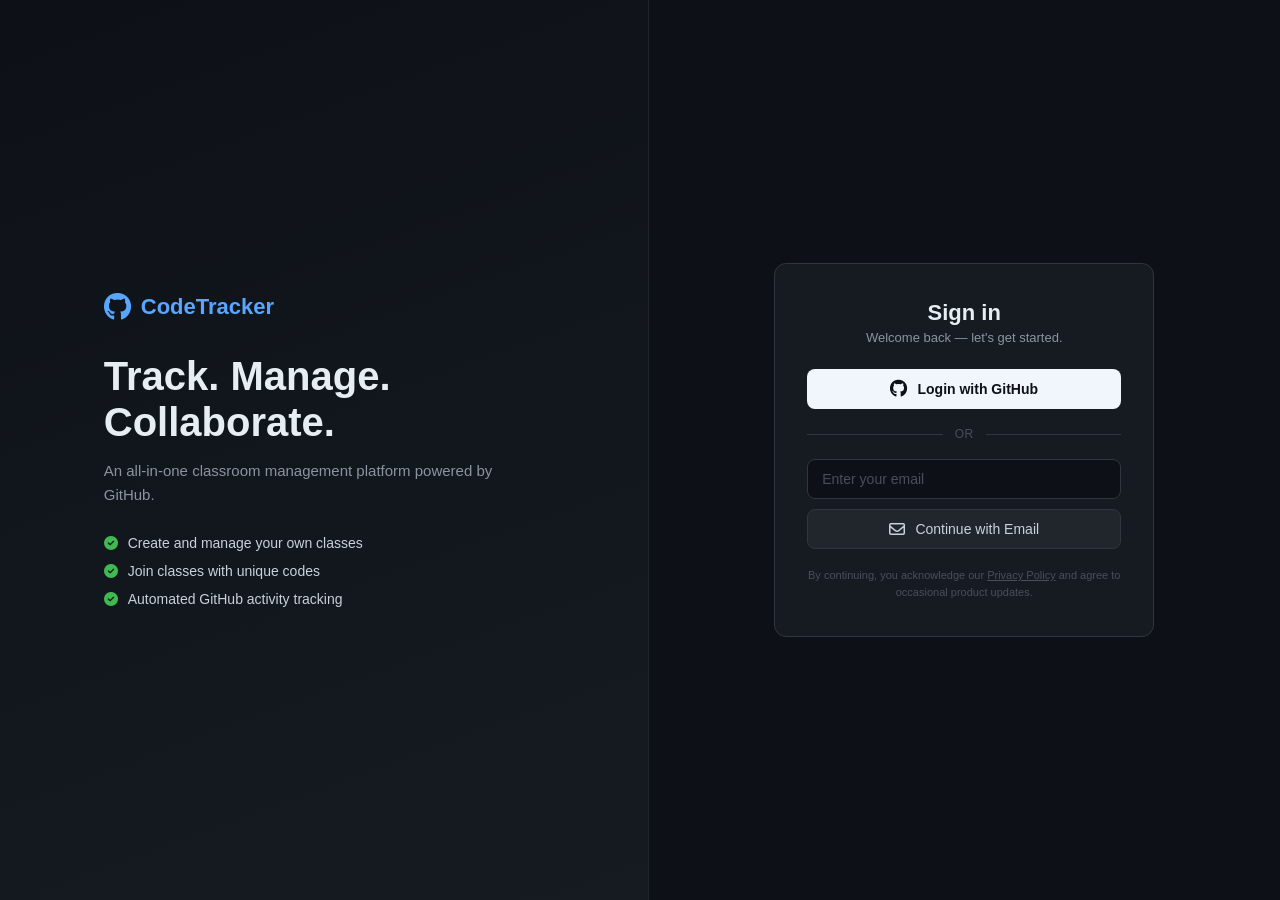
==== index.html @ 96831d0b "refactor: stop the 404 and explicitly setting favicon" ====
<!DOCTYPE html>
<html lang="en">
<head>
  <meta charset="UTF-8">
  <meta name="viewport" content="width=device-width, initial-scale=1.0">
  <title>CodeTracker — Sign In</title>
  <link rel="icon" type="image/png" href="/frontend/asset/git.png">
  <link rel="stylesheet" href="frontend/css/style.css">
  <link rel="stylesheet" href="https://cdnjs.cloudflare.com/ajax/libs/font-awesome/6.5.0/css/all.min.css">
</head>
<body>
  <div class="login-page">
    <!-- Left panel — branding -->
    <div class="brand-panel">
      <div class="brand-inner">
        <div class="brand-logo">
          <i class="fab fa-github"></i>
          <span>CodeTracker</span>
        </div>
        <h1 class="brand-heading">Track. Manage.<br>Collaborate.</h1>
        <p class="brand-sub">An all-in-one classroom management platform powered by GitHub.</p>
        <ul class="feature-list">
          <li><i class="fa-solid fa-circle-check"></i> Create and manage your own classes</li>
          <li><i class="fa-solid fa-circle-check"></i> Join classes with unique codes</li>
          <li><i class="fa-solid fa-circle-check"></i> Automated GitHub activity tracking</li>
        </ul>
      </div>
    </div>

    <!-- Right panel — sign-in form -->
    <div class="login-container">
      <div class="login-box">
        <h2>Sign in</h2>
        <p class="login-sub">Welcome back — let's get started.</p>

        <button id="githubLogin" class="github-btn">
          <i class="fab fa-github"></i> Login with GitHub
        </button>

        <div class="divider"><span>or</span></div>

        <input type="email" class="email-input" placeholder="Enter your email">
        <button id="emailbLogin" class="email-btn">
          <i class="fa-regular fa-envelope"></i> Continue with Email
        </button>

        <p class="below">By continuing, you acknowledge our <span class="underline">Privacy Policy</span> and agree to occasional product updates.</p>
      </div>
    </div>
  </div>
  <script src="frontend/script/api-client.js"></script>
  <script src="frontend/script/script.js"></script>
</body>
</html>
---- frontend/css/style.css ----
/* ── Reset & Base ────────────────────────────────────────────────── */
*, *::before, *::after { box-sizing: border-box; margin: 0; padding: 0; }

body {
  font-family: -apple-system, BlinkMacSystemFont, 'Segoe UI', Roboto, Oxygen, Ubuntu, Cantarell, sans-serif;
  background: #0d1117;
  color: #c9d1d9;
  min-height: 100vh;
}

/* ── Page layout — two-panel split ───────────────────────────────── */
.login-page {
  display: flex;
  min-height: 100vh;
}

/* ── Left brand panel ────────────────────────────────────────────── */
.brand-panel {
  flex: 1;
  background: linear-gradient(160deg, #0d1117 0%, #161b22 100%);
  display: flex;
  align-items: center;
  justify-content: center;
  padding: 48px 40px;
  border-right: 1px solid #21262d;
}

.brand-inner { max-width: 440px; }

.brand-logo {
  display: flex;
  align-items: center;
  gap: 10px;
  font-size: 22px;
  font-weight: 700;
  color: #58a6ff;
  margin-bottom: 32px;
}

.brand-logo i { font-size: 28px; }

.brand-heading {
  font-size: 40px;
  font-weight: 800;
  line-height: 1.15;
  color: #e6edf3;
  margin-bottom: 14px;
}

.brand-sub {
  font-size: 15px;
  color: #8b949e;
  line-height: 1.6;
  margin-bottom: 28px;
}

.feature-list {
  list-style: none;
  display: flex;
  flex-direction: column;
  gap: 12px;
}

.feature-list li {
  display: flex;
  align-items: center;
  gap: 10px;
  font-size: 14px;
  color: #c9d1d9;
}

.feature-list i { color: #3fb950; font-size: 14px; flex-shrink: 0; }

/* ── Right login panel ───────────────────────────────────────────── */
.login-container {
  flex: 1;
  display: flex;
  align-items: center;
  justify-content: center;
  padding: 48px 32px;
}

.login-box {
  width: 100%;
  max-width: 380px;
  background: #161b22;
  border: 1px solid #30363d;
  border-radius: 12px;
  padding: 36px 32px;
  text-align: center;
}

.login-box h2 {
  font-size: 22px;
  font-weight: 700;
  color: #e6edf3;
  margin-bottom: 4px;
}

.login-sub {
  font-size: 13px;
  color: #8b949e;
  margin-bottom: 24px;
}

/* ── Buttons ─────────────────────────────────────────────────────── */
.github-btn {
  display: flex;
  align-items: center;
  justify-content: center;
  gap: 10px;
  width: 100%;
  padding: 11px 16px;
  background: #f0f6fc;
  color: #0d1117;
  border: none;
  border-radius: 8px;
  font-size: 14px;
  font-weight: 600;
  cursor: pointer;
  transition: background 0.2s;
}
.github-btn i { font-size: 18px; }
.github-btn:hover { background: #d1d9e0; }

.divider {
  display: flex;
  align-items: center;
  gap: 12px;
  margin: 18px 0;
  color: #484f58;
  font-size: 12px;
  text-transform: uppercase;
  letter-spacing: 0.5px;
}
.divider::before,
.divider::after {
  content: '';
  flex: 1;
  height: 1px;
  background: #30363d;
}

.email-input {
  width: 100%;
  padding: 11px 14px;
  background: #0d1117;
  color: #c9d1d9;
  border: 1px solid #30363d;
  border-radius: 8px;
  font-size: 14px;
  margin-bottom: 10px;
  transition: border-color 0.2s;
}
.email-input::placeholder { color: #484f58; }
.email-input:focus { outline: none; border-color: #58a6ff; }

.email-btn {
  display: flex;
  align-items: center;
  justify-content: center;
  gap: 10px;
  width: 100%;
  padding: 11px 16px;
  background: #21262d;
  color: #c9d1d9;
  border: 1px solid #30363d;
  border-radius: 8px;
  font-size: 14px;
  font-weight: 500;
  cursor: pointer;
  transition: background 0.2s, border-color 0.2s;
}
.email-btn i { font-size: 16px; }
.email-btn:hover { background: #30363d; border-color: #484f58; }

.below {
  margin-top: 18px;
  font-size: 11px;
  color: #484f58;
  line-height: 1.5;
}

.underline { text-decoration: underline; cursor: pointer; }

/* ── Responsive ──────────────────────────────────────────────────── */

/* Tablet — stack panels */
@media (max-width: 900px) {
  .login-page { flex-direction: column; }

  .brand-panel {
    border-right: none;
    border-bottom: 1px solid #21262d;
    padding: 36px 24px;
  }

  .brand-inner { max-width: 100%; text-align: center; }

  .brand-heading { font-size: 30px; }

  .feature-list { align-items: center; }

  .login-container { padding: 36px 24px; }
}

/* Small phones */
@media (max-width: 480px) {
  .brand-panel { padding: 28px 20px; }
  .brand-heading { font-size: 24px; }
  .brand-sub { font-size: 13px; }

  .login-box { padding: 28px 20px; }
  .login-box h2 { font-size: 20px; }

  .github-btn, .email-btn, .email-input { font-size: 13px; padding: 10px 14px; }
}
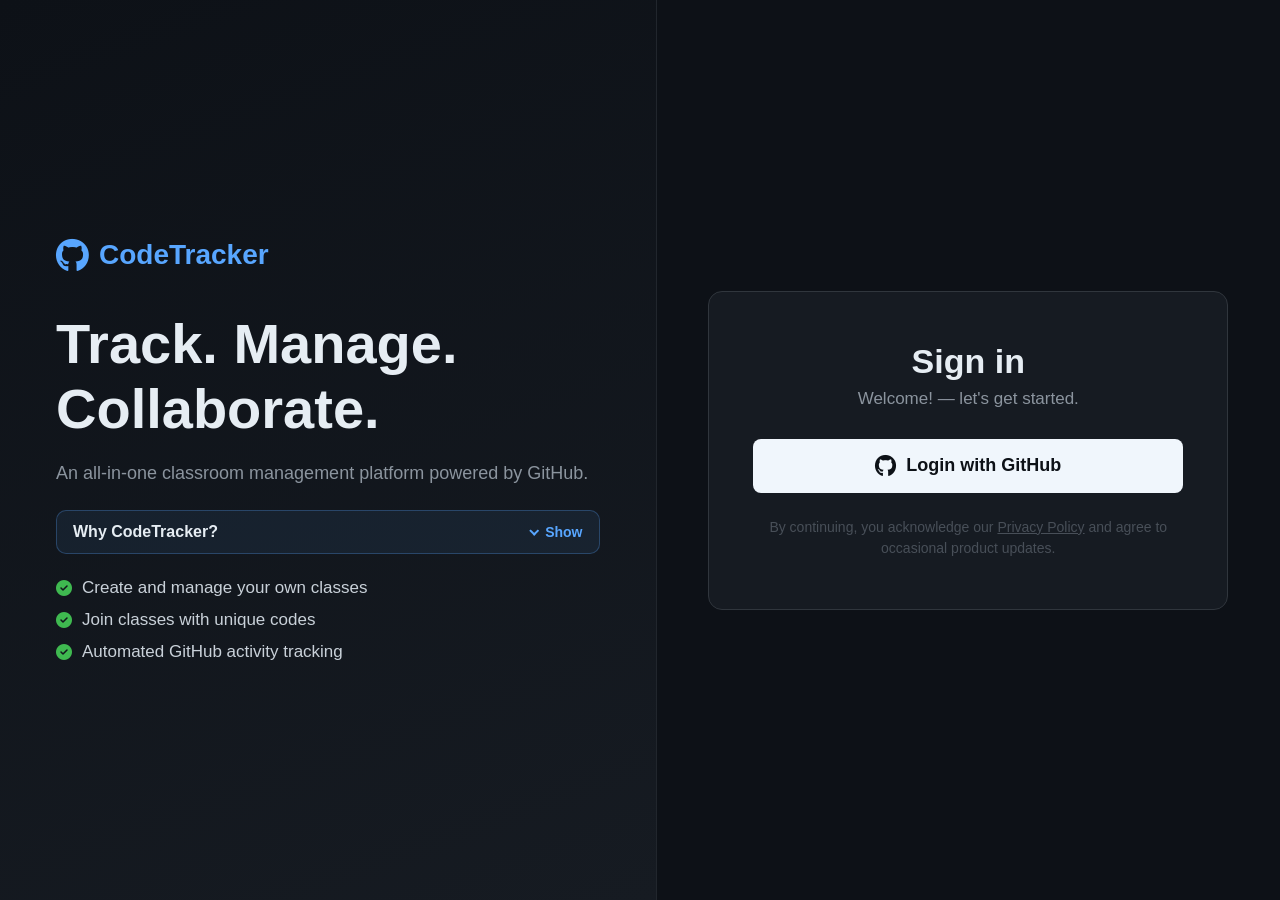
==== commit 7ae8a441: "add Why Codetracker? and remove email option in login page" ====
--- a/index.html
+++ b/index.html
@@ -19,6 +19,22 @@
         </div>
         <h1 class="brand-heading">Track. Manage.<br>Collaborate.</h1>
         <p class="brand-sub">An all-in-one classroom management platform powered by GitHub.</p>
+        <section class="platform-note" id="platformNote" data-expanded="false">
+          <button class="note-toggle" id="platformNoteToggle" type="button" aria-expanded="false" aria-controls="platformNoteBody">
+            <span class="note-title">Why CodeTracker?</span>
+            <span class="note-state" aria-hidden="true"></span>
+          </button>
+          <div class="note-body" id="platformNoteBody" aria-hidden="true">
+            <div class="note-body-inner">
+              <p>
+                This platform encourages students to actively use version control systems, helping them build habits aligned with real-world development practices.
+              </p>
+              <p>
+                By integrating industry-standard tools, the school ensures students gain practical experience that mirrors professional workflows while helping professors and instructors monitor and track project activity more efficiently.
+              </p>
+            </div>
+          </div>
+        </section>
         <ul class="feature-list">
           <li><i class="fa-solid fa-circle-check"></i> Create and manage your own classes</li>
           <li><i class="fa-solid fa-circle-check"></i> Join classes with unique codes</li>
@@ -31,17 +47,10 @@
     <div class="login-container">
       <div class="login-box">
         <h2>Sign in</h2>
-        <p class="login-sub">Welcome back — let's get started.</p>
+        <p class="login-sub">Welcome! — let's get started.</p>
 
         <button id="githubLogin" class="github-btn">
           <i class="fab fa-github"></i> Login with GitHub
-        </button>
-
-        <div class="divider"><span>or</span></div>
-
-        <input type="email" class="email-input" placeholder="Enter your email">
-        <button id="emailbLogin" class="email-btn">
-          <i class="fa-regular fa-envelope"></i> Continue with Email
         </button>
 
         <p class="below">By continuing, you acknowledge our <span class="underline">Privacy Policy</span> and agree to occasional product updates.</p>
--- a/frontend/css/style.css
+++ b/frontend/css/style.css
@@ -6,6 +6,7 @@
   background: #0d1117;
   color: #c9d1d9;
   min-height: 100vh;
+  font-size: 17px;
 }
 
 /* ── Page layout — two-panel split ───────────────────────────────── */
@@ -21,37 +22,139 @@
   display: flex;
   align-items: center;
   justify-content: center;
-  padding: 48px 40px;
+  padding: 64px 56px;
   border-right: 1px solid #21262d;
 }
 
-.brand-inner { max-width: 440px; }
+.brand-inner { max-width: 560px; }
 
 .brand-logo {
   display: flex;
   align-items: center;
   gap: 10px;
-  font-size: 22px;
+  font-size: 28px;
   font-weight: 700;
   color: #58a6ff;
-  margin-bottom: 32px;
-}
-
-.brand-logo i { font-size: 28px; }
+  margin-bottom: 40px;
+}
+
+.brand-logo i { font-size: 34px; }
 
 .brand-heading {
-  font-size: 40px;
+  font-size: 56px;
   font-weight: 800;
   line-height: 1.15;
   color: #e6edf3;
-  margin-bottom: 14px;
+  margin-bottom: 18px;
 }
 
 .brand-sub {
-  font-size: 15px;
+  font-size: 18px;
   color: #8b949e;
   line-height: 1.6;
-  margin-bottom: 28px;
+  margin-bottom: 22px;
+}
+
+.platform-note {
+  background: rgba(88, 166, 255, 0.08);
+  border: 1px solid rgba(88, 166, 255, 0.28);
+  border-radius: 10px;
+  padding: 0;
+  margin-bottom: 24px;
+  overflow: hidden;
+}
+
+.note-toggle {
+  appearance: none;
+  width: 100%;
+  background: transparent;
+  border: 0;
+  list-style: none;
+  cursor: pointer;
+  display: flex;
+  align-items: center;
+  justify-content: space-between;
+  gap: 12px;
+  padding: 12px 16px;
+  user-select: none;
+  text-align: left;
+}
+
+.note-toggle:hover {
+  background: rgba(88, 166, 255, 0.06);
+}
+
+.note-toggle:focus-visible {
+  outline: 2px solid #58a6ff;
+  outline-offset: -2px;
+}
+
+.note-title {
+  font-size: 16px;
+  font-weight: 600;
+  color: #e6edf3;
+}
+
+.note-state::after {
+  content: "Show";
+  font-size: 14px;
+  font-weight: 600;
+  color: #58a6ff;
+}
+
+.note-state {
+  display: inline-flex;
+  align-items: center;
+  gap: 8px;
+}
+
+.note-state::before {
+  content: "";
+  width: 7px;
+  height: 7px;
+  border-right: 2px solid #58a6ff;
+  border-bottom: 2px solid #58a6ff;
+  transform: rotate(45deg) translateY(-1px);
+  transition: transform 0.28s ease;
+}
+
+.platform-note[data-expanded="true"] .note-state::after {
+  content: "Hide";
+}
+
+.platform-note[data-expanded="true"] .note-state::before {
+  transform: rotate(225deg) translateY(-1px);
+}
+
+.note-body {
+  max-height: 0;
+  overflow: hidden;
+  transition: max-height 0.28s ease;
+}
+
+.note-body-inner {
+  overflow: hidden;
+  padding: 0 16px 0;
+  border-top: 1px solid rgba(88, 166, 255, 0.2);
+  opacity: 0;
+  transform: translateY(-4px);
+  transition: opacity 0.2s ease, transform 0.28s ease, padding 0.28s ease;
+}
+
+.platform-note[data-expanded="true"] .note-body-inner {
+  opacity: 1;
+  transform: translateY(0);
+  padding: 0 16px 14px;
+}
+
+.note-body-inner p {
+  font-size: 18px;
+  line-height: 1.65;
+  color: #c9d1d9;
+}
+
+.note-body-inner p + p {
+  margin-top: 10px;
 }
 
 .feature-list {
@@ -65,11 +168,11 @@
   display: flex;
   align-items: center;
   gap: 10px;
-  font-size: 14px;
+  font-size: 17px;
   color: #c9d1d9;
 }
 
-.feature-list i { color: #3fb950; font-size: 14px; flex-shrink: 0; }
+.feature-list i { color: #3fb950; font-size: 16px; flex-shrink: 0; }
 
 /* ── Right login panel ───────────────────────────────────────────── */
 .login-container {
@@ -77,30 +180,30 @@
   display: flex;
   align-items: center;
   justify-content: center;
-  padding: 48px 32px;
+  padding: 64px 40px;
 }
 
 .login-box {
   width: 100%;
-  max-width: 380px;
+  max-width: 520px;
   background: #161b22;
   border: 1px solid #30363d;
-  border-radius: 12px;
-  padding: 36px 32px;
+  border-radius: 14px;
+  padding: 50px 44px;
   text-align: center;
 }
 
 .login-box h2 {
-  font-size: 22px;
+  font-size: 34px;
   font-weight: 700;
   color: #e6edf3;
-  margin-bottom: 4px;
+  margin-bottom: 8px;
 }
 
 .login-sub {
-  font-size: 13px;
+  font-size: 17px;
   color: #8b949e;
-  margin-bottom: 24px;
+  margin-bottom: 30px;
 }
 
 /* ── Buttons ─────────────────────────────────────────────────────── */
@@ -110,73 +213,22 @@
   justify-content: center;
   gap: 10px;
   width: 100%;
-  padding: 11px 16px;
+  padding: 16px 20px;
   background: #f0f6fc;
   color: #0d1117;
   border: none;
   border-radius: 8px;
-  font-size: 14px;
+  font-size: 18px;
   font-weight: 600;
   cursor: pointer;
   transition: background 0.2s;
 }
-.github-btn i { font-size: 18px; }
+.github-btn i { font-size: 22px; }
 .github-btn:hover { background: #d1d9e0; }
 
-.divider {
-  display: flex;
-  align-items: center;
-  gap: 12px;
-  margin: 18px 0;
-  color: #484f58;
-  font-size: 12px;
-  text-transform: uppercase;
-  letter-spacing: 0.5px;
-}
-.divider::before,
-.divider::after {
-  content: '';
-  flex: 1;
-  height: 1px;
-  background: #30363d;
-}
-
-.email-input {
-  width: 100%;
-  padding: 11px 14px;
-  background: #0d1117;
-  color: #c9d1d9;
-  border: 1px solid #30363d;
-  border-radius: 8px;
+.below {
+  margin-top: 24px;
   font-size: 14px;
-  margin-bottom: 10px;
-  transition: border-color 0.2s;
-}
-.email-input::placeholder { color: #484f58; }
-.email-input:focus { outline: none; border-color: #58a6ff; }
-
-.email-btn {
-  display: flex;
-  align-items: center;
-  justify-content: center;
-  gap: 10px;
-  width: 100%;
-  padding: 11px 16px;
-  background: #21262d;
-  color: #c9d1d9;
-  border: 1px solid #30363d;
-  border-radius: 8px;
-  font-size: 14px;
-  font-weight: 500;
-  cursor: pointer;
-  transition: background 0.2s, border-color 0.2s;
-}
-.email-btn i { font-size: 16px; }
-.email-btn:hover { background: #30363d; border-color: #484f58; }
-
-.below {
-  margin-top: 18px;
-  font-size: 11px;
   color: #484f58;
   line-height: 1.5;
 }
@@ -192,26 +244,43 @@
   .brand-panel {
     border-right: none;
     border-bottom: 1px solid #21262d;
-    padding: 36px 24px;
+    padding: 46px 28px;
   }
 
   .brand-inner { max-width: 100%; text-align: center; }
 
-  .brand-heading { font-size: 30px; }
+  .brand-heading { font-size: 40px; }
 
   .feature-list { align-items: center; }
 
-  .login-container { padding: 36px 24px; }
+  .platform-note {
+    text-align: left;
+    margin-left: auto;
+    margin-right: auto;
+    max-width: 620px;
+  }
+
+  .login-container { padding: 42px 28px; }
+
+  .login-box {
+    max-width: 560px;
+    padding: 44px 36px;
+  }
+
+  .login-box h2 { font-size: 30px; }
+
+  .login-sub { font-size: 16px; }
 }
 
 /* Small phones */
 @media (max-width: 480px) {
   .brand-panel { padding: 28px 20px; }
-  .brand-heading { font-size: 24px; }
-  .brand-sub { font-size: 13px; }
-
-  .login-box { padding: 28px 20px; }
-  .login-box h2 { font-size: 20px; }
-
-  .github-btn, .email-btn, .email-input { font-size: 13px; padding: 10px 14px; }
+  .brand-heading { font-size: 30px; }
+  .brand-sub { font-size: 15px; }
+  .platform-note p { font-size: 13px; }
+
+  .login-box { padding: 34px 22px; }
+  .login-box h2 { font-size: 25px; }
+
+  .github-btn { font-size: 15px; padding: 12px 14px; }
 }
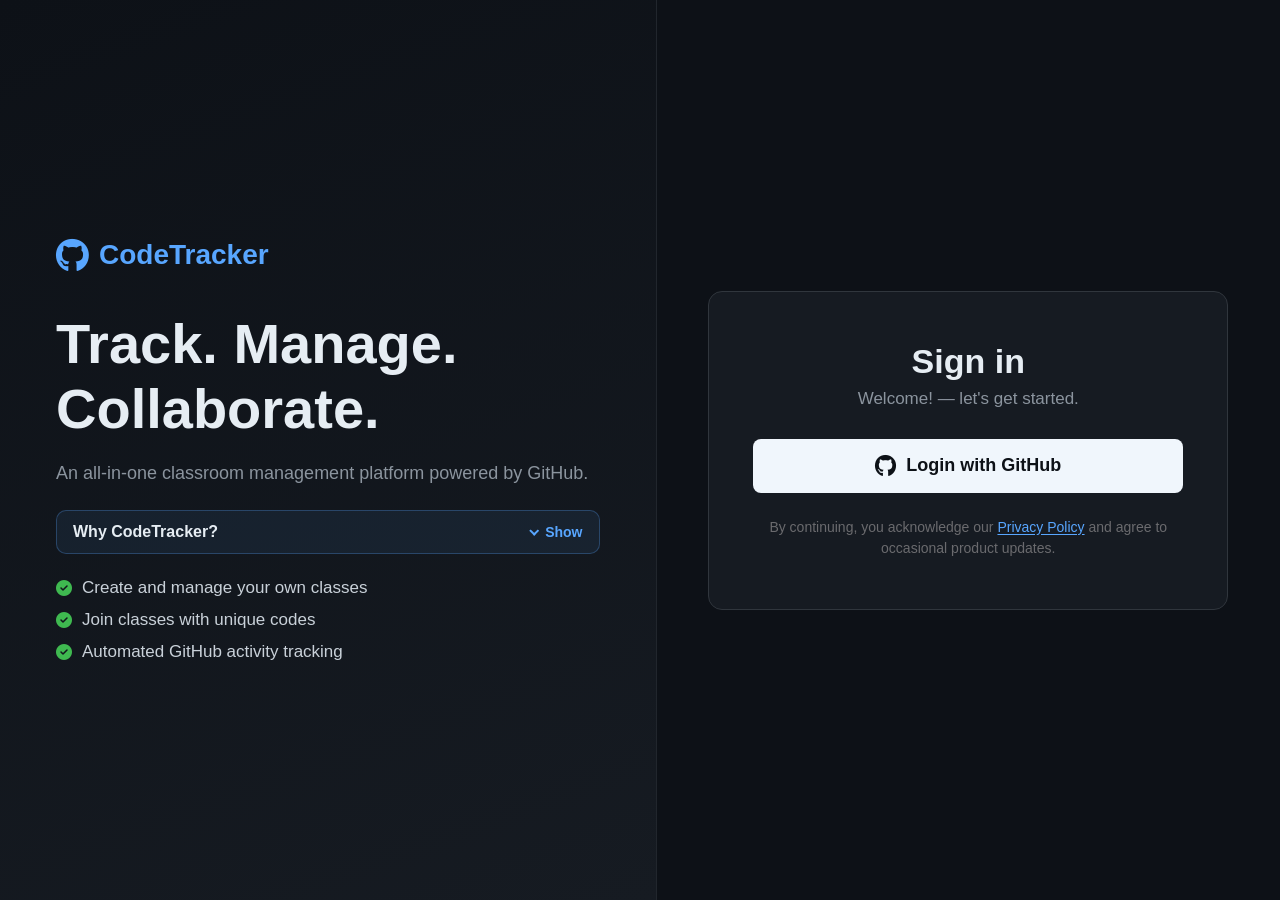
==== commit e431da79: "feat: add privacy and policy" ====
--- a/index.html
+++ b/index.html
@@ -53,7 +53,7 @@
           <i class="fab fa-github"></i> Login with GitHub
         </button>
 
-        <p class="below">By continuing, you acknowledge our <span class="underline">Privacy Policy</span> and agree to occasional product updates.</p>
+        <p class="below">By continuing, you acknowledge our <a class="policy-link" href="/privacy/" target="_self" rel="noopener noreferrer">Privacy Policy</a> and agree to occasional product updates.</p>
       </div>
     </div>
   </div>
--- a/frontend/css/style.css
+++ b/frontend/css/style.css
@@ -229,11 +229,25 @@
 .below {
   margin-top: 24px;
   font-size: 14px;
-  color: #484f58;
+  color: #b5b1b187;
   line-height: 1.5;
 }
 
-.underline { text-decoration: underline; cursor: pointer; }
+.policy-link {
+  color: #58a6ff;
+  text-decoration: underline;
+  text-underline-offset: 2px;
+}
+
+.policy-link:hover {
+  color: #79c0ff;
+}
+
+.policy-link:focus-visible {
+  outline: 2px solid #58a6ff;
+  outline-offset: 2px;
+  border-radius: 2px;
+}
 
 /* ── Responsive ──────────────────────────────────────────────────── */
 
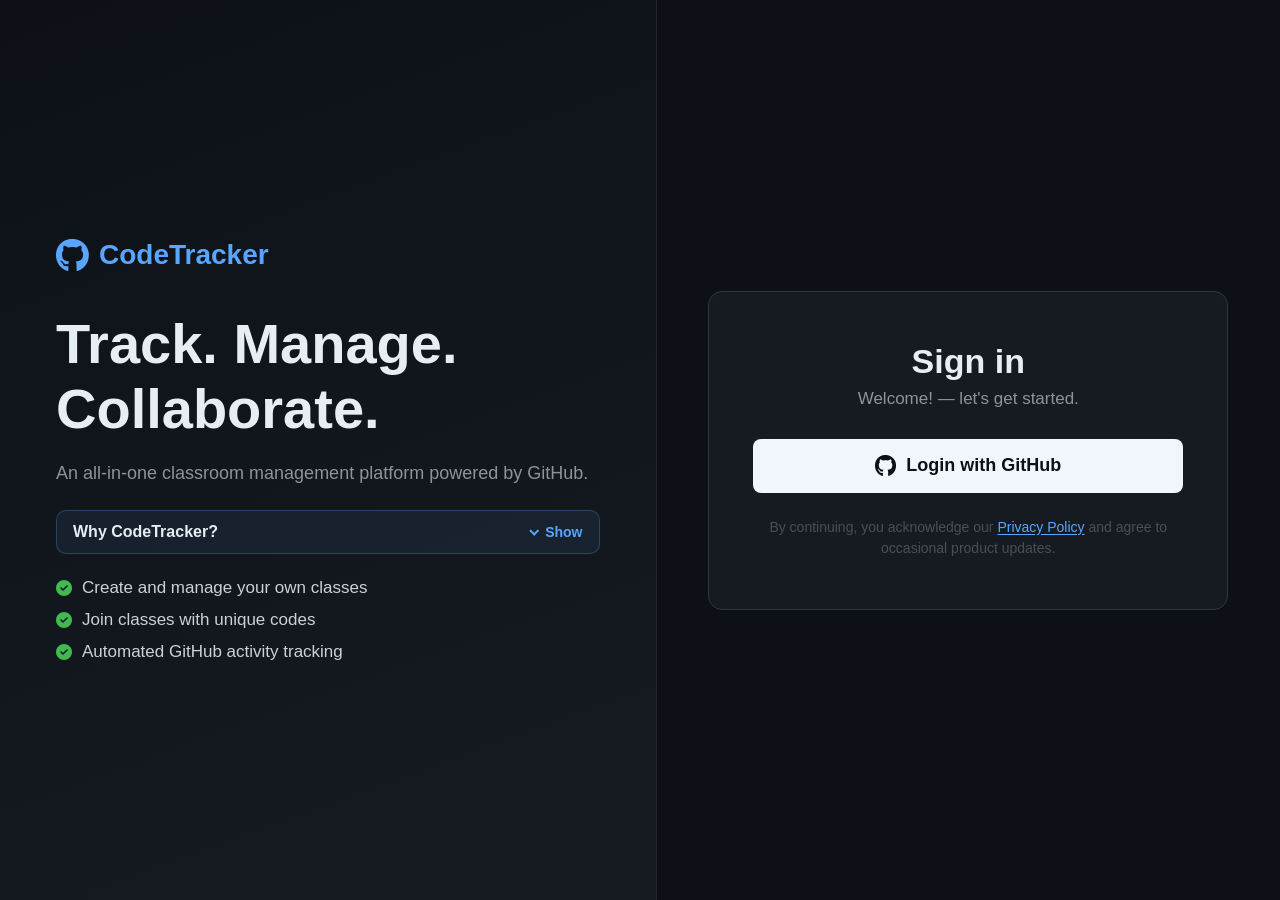
==== commit 5adbcae2: "feat: add privacy and policy" ====
--- a/index.html
+++ b/index.html
@@ -53,7 +53,7 @@
           <i class="fab fa-github"></i> Login with GitHub
         </button>
 
-        <p class="below">By continuing, you acknowledge our <a class="policy-link" href="/privacy/" target="_self" rel="noopener noreferrer">Privacy Policy</a> and agree to occasional product updates.</p>
+        <p class="below">By continuing, you acknowledge our <a class="policy-link" href="/privacy/" target="_blank" rel="noopener noreferrer">Privacy Policy</a> and agree to occasional product updates.</p>
       </div>
     </div>
   </div>
--- a/frontend/css/style.css
+++ b/frontend/css/style.css
@@ -229,7 +229,7 @@
 .below {
   margin-top: 24px;
   font-size: 14px;
-  color: #b5b1b187;
+  color: #484f58;
   line-height: 1.5;
 }
 
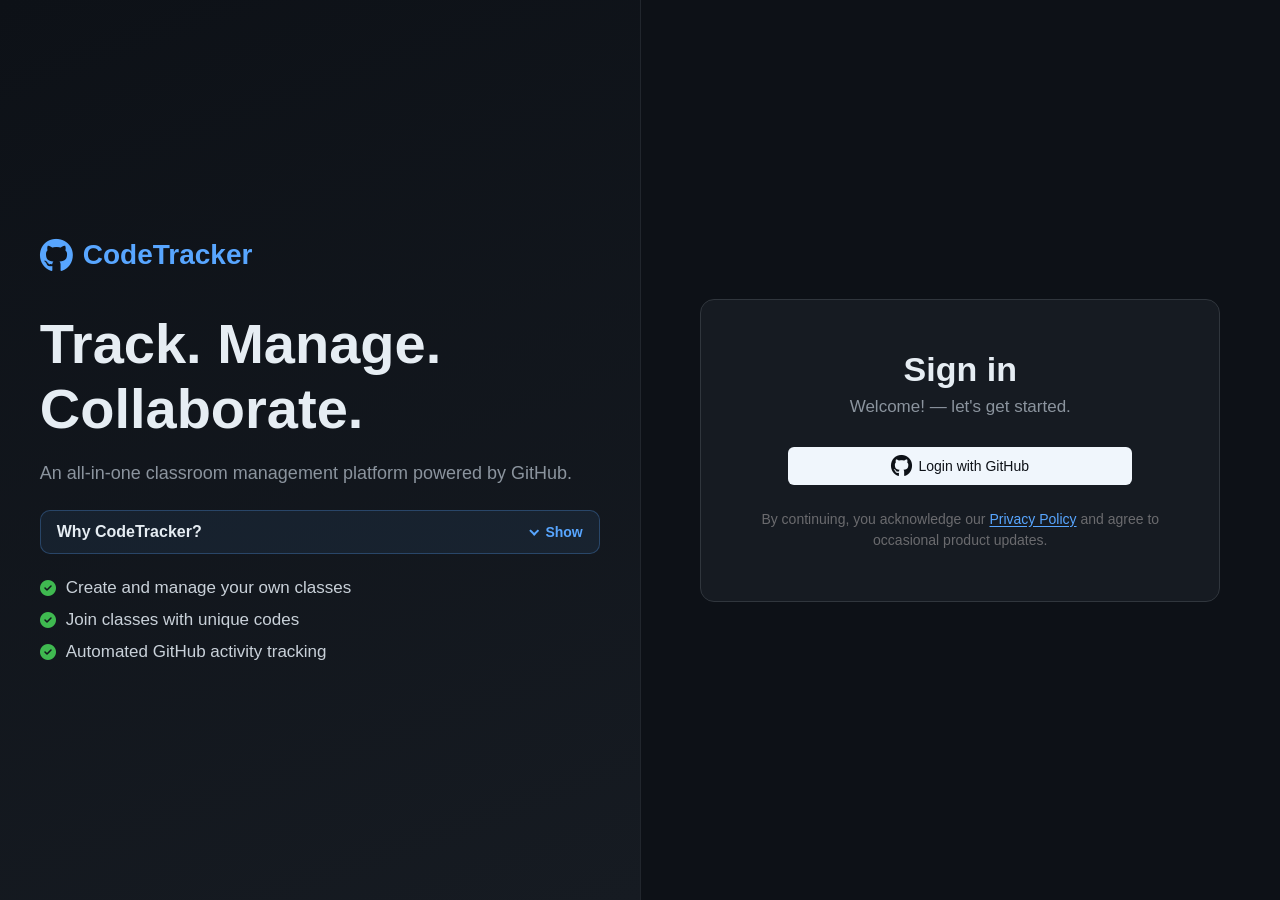
==== commit 74b14401: "adjustment phone ui dashboard and studentclass" ====
--- a/index.html
+++ b/index.html
@@ -32,7 +32,7 @@
               <p>
                 By integrating industry-standard tools, the school ensures students gain practical experience that mirrors professional workflows while helping professors and instructors monitor and track project activity more efficiently.
               </p>
-            </div>
+            </div>  
           </div>
         </section>
         <ul class="feature-list">
@@ -53,7 +53,7 @@
           <i class="fab fa-github"></i> Login with GitHub
         </button>
 
-        <p class="below">By continuing, you acknowledge our <a class="policy-link" href="/privacy/" target="_blank" rel="noopener noreferrer">Privacy Policy</a> and agree to occasional product updates.</p>
+        <p class="below">By continuing, you acknowledge our <a class="policy-link" href="/privacy/" target="_self" rel="noopener noreferrer">Privacy Policy</a> and agree to occasional product updates.</p>
       </div>
     </div>
   </div>
--- a/frontend/css/style.css
+++ b/frontend/css/style.css
@@ -1,3 +1,10 @@
+* {
+    max-width: 100%;
+}
+
+html {
+    overflow-x: hidden;
+}
 /* ── Reset & Base ────────────────────────────────────────────────── */
 *, *::before, *::after { box-sizing: border-box; margin: 0; padding: 0; }
 
@@ -7,6 +14,9 @@
   color: #c9d1d9;
   min-height: 100vh;
   font-size: 17px;
+  min-width: 320px;
+  /* ✅ Stop random horizontal scroll on all devices */
+  overflow-x: hidden;
 }
 
 /* ── Page layout — two-panel split ───────────────────────────────── */
@@ -211,15 +221,18 @@
   display: flex;
   align-items: center;
   justify-content: center;
-  gap: 10px;
-  width: 100%;
-  padding: 16px 20px;
+
+  margin: 0 auto;   /* 👈 THIS centers the button */
+
+  gap: 6px;
+  width: 80%;
+  padding: 8px 12px;
   background: #f0f6fc;
   color: #0d1117;
   border: none;
-  border-radius: 8px;
-  font-size: 18px;
-  font-weight: 600;
+  border-radius: 6px;
+  font-size: 14px;
+  font-weight: 500;
   cursor: pointer;
   transition: background 0.2s;
 }
@@ -229,7 +242,7 @@
 .below {
   margin-top: 24px;
   font-size: 14px;
-  color: #484f58;
+  color: #b5b1b187;
   line-height: 1.5;
 }
 
@@ -252,18 +265,45 @@
 /* ── Responsive ──────────────────────────────────────────────────── */
 
 /* Tablet — stack panels */
+/* ── Responsive ──────────────────────────────────────────────────── */
+
+/* ✅ Large tablets / half screen desktop window */
+@media (max-width: 1100px) {
+    .brand-panel {
+        padding: 48px 36px;
+    }
+
+    .brand-heading {
+        font-size: 46px;
+    }
+
+    .login-box {
+        padding: 42px 36px;
+    }
+}
+
+/* ✅ Tablets / small laptops */
 @media (max-width: 900px) {
   .login-page { flex-direction: column; }
 
   .brand-panel {
     border-right: none;
     border-bottom: 1px solid #21262d;
-    padding: 46px 28px;
+    padding: 42px 28px;
+    flex: unset;
+    min-height: auto;
   }
 
   .brand-inner { max-width: 100%; text-align: center; }
 
-  .brand-heading { font-size: 40px; }
+  .brand-logo {
+    justify-content: center;
+    margin-bottom: 28px;
+  }
+
+  .brand-heading { font-size: 38px; }
+
+  .brand-sub { font-size: 16px; }
 
   .feature-list { align-items: center; }
 
@@ -274,27 +314,121 @@
     max-width: 620px;
   }
 
-  .login-container { padding: 42px 28px; }
+  .login-container {
+    padding: 42px 28px;
+    flex: unset;
+    min-height: auto;
+  }
 
   .login-box {
-    max-width: 560px;
-    padding: 44px 36px;
-  }
-
-  .login-box h2 { font-size: 30px; }
+    max-width: 520px;
+    padding: 40px 32px;
+  }
+
+  .login-box h2 { font-size: 28px; }
 
   .login-sub { font-size: 16px; }
 }
 
-/* Small phones */
+/* ✅ Large phones */
+@media (max-width: 620px) {
+    .brand-heading { font-size: 32px; }
+
+    .brand-sub { font-size: 15px; }
+
+    .note-body-inner p {
+        font-size: 15px;
+    }
+
+    .login-box {
+        padding: 36px 28px;
+    }
+
+    .github-btn {
+        width: 100%;
+    }
+}
+
+/* ✅ Small phones */
 @media (max-width: 480px) {
-  .brand-panel { padding: 28px 20px; }
-  .brand-heading { font-size: 30px; }
-  .brand-sub { font-size: 15px; }
-  .platform-note p { font-size: 13px; }
-
-  .login-box { padding: 34px 22px; }
-  .login-box h2 { font-size: 25px; }
-
-  .github-btn { font-size: 15px; padding: 12px 14px; }
+  .brand-panel { padding: 24px 16px; }
+
+  .brand-logo {
+    font-size: 22px;
+    gap: 8px;
+    margin-bottom: 22px;
+  }
+  .brand-logo i { font-size: 26px; }
+
+  .brand-heading { font-size: 28px; }
+  .brand-sub { font-size: 14px; }
+
+  .feature-list li {
+    font-size: 15px;
+  }
+
+  .note-title { font-size: 14px; }
+  .note-body-inner p { font-size: 14px; }
+
+  .login-container { padding: 32px 16px; }
+
+  .login-box {
+    padding: 30px 20px;
+    border-radius: 12px;
+  }
+
+  .login-box h2 { font-size: 24px; }
+  .login-sub { font-size: 14px; }
+
+  .github-btn {
+      width: 100%;
+      font-size: 14px;
+      padding: 12px 14px;
+      min-height: 48px;
+  }
+
+  .below {
+      font-size: 13px;
+  }
+}
+
+/* ✅ Extra large desktop screens */
+@media (min-width: 1600px) {
+    .brand-inner {
+        max-width: 640px;
+    }
+
+    .brand-heading {
+        font-size: 62px;
+    }
+}
+
+/* Fix ugly glitch when resizing window with note open */
+@media (resize) {
+    .note-body {
+        transition: none;
+    }
+}
+
+/* Fix stupid Safari auto-zoom on tap */
+@media (pointer: coarse) {
+    .github-btn {
+        font-size: 16px;
+    }
+
+    * {
+        touch-action: manipulation;
+    }
+}
+
+/* Safe area support for modern iPhones / Android with notches */
+@supports (padding: max(0px)) {
+    .brand-panel {
+        padding-left: max(28px, env(safe-area-inset-left));
+        padding-right: max(28px, env(safe-area-inset-right));
+    }
+    .login-container {
+        padding-left: max(28px, env(safe-area-inset-left));
+        padding-right: max(28px, env(safe-area-inset-right));
+    }
 }
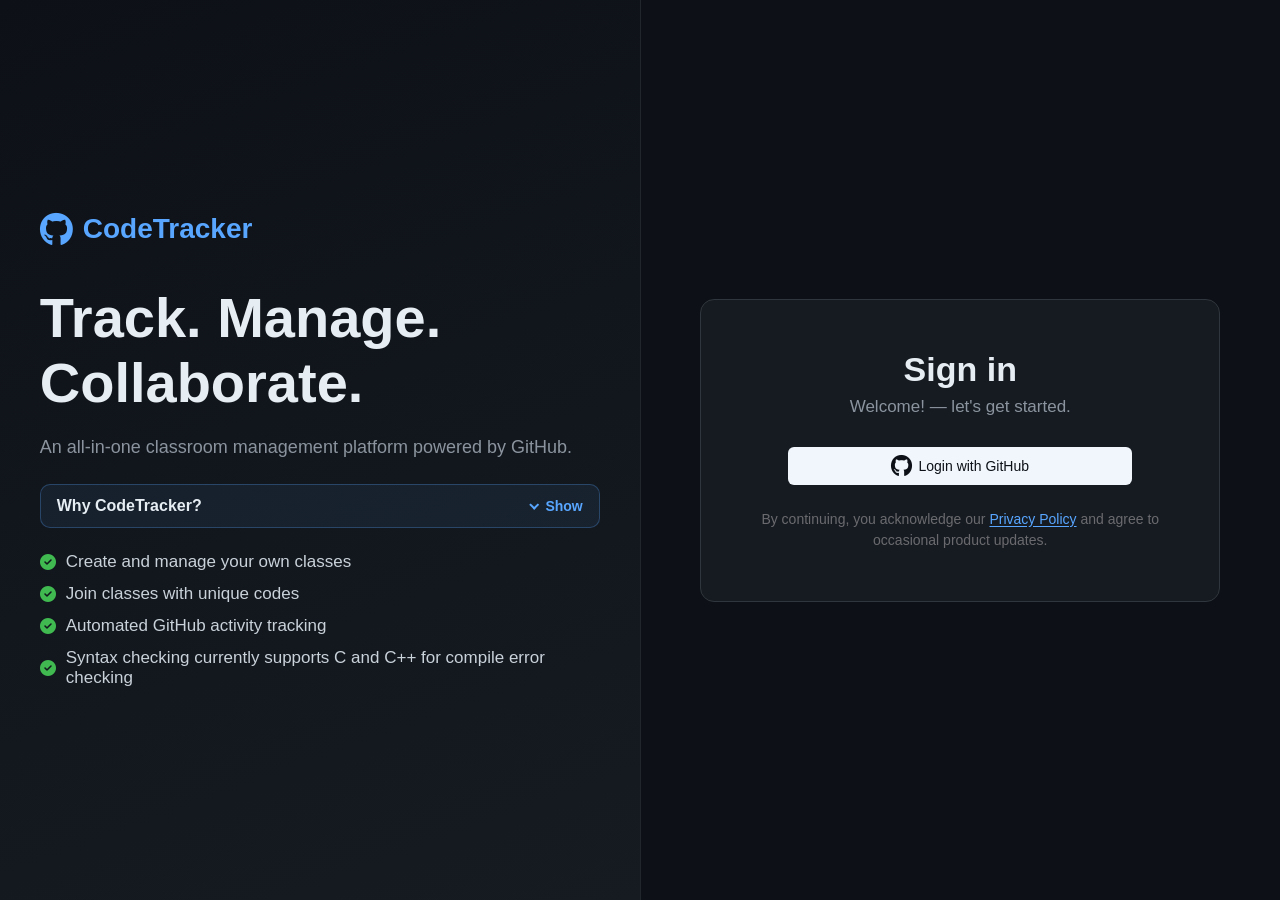
==== commit 5dfd8ee5: "5th checklist" ====
--- a/index.html
+++ b/index.html
@@ -39,6 +39,7 @@
           <li><i class="fa-solid fa-circle-check"></i> Create and manage your own classes</li>
           <li><i class="fa-solid fa-circle-check"></i> Join classes with unique codes</li>
           <li><i class="fa-solid fa-circle-check"></i> Automated GitHub activity tracking</li>
+          <li><i class="fa-solid fa-circle-check"></i> Syntax checking currently supports C and C++ for compile error checking</li>
         </ul>
       </div>
     </div>
@@ -60,4 +61,4 @@
   <script src="frontend/script/api-client.js"></script>
   <script src="frontend/script/script.js"></script>
 </body>
-</html>+</html>
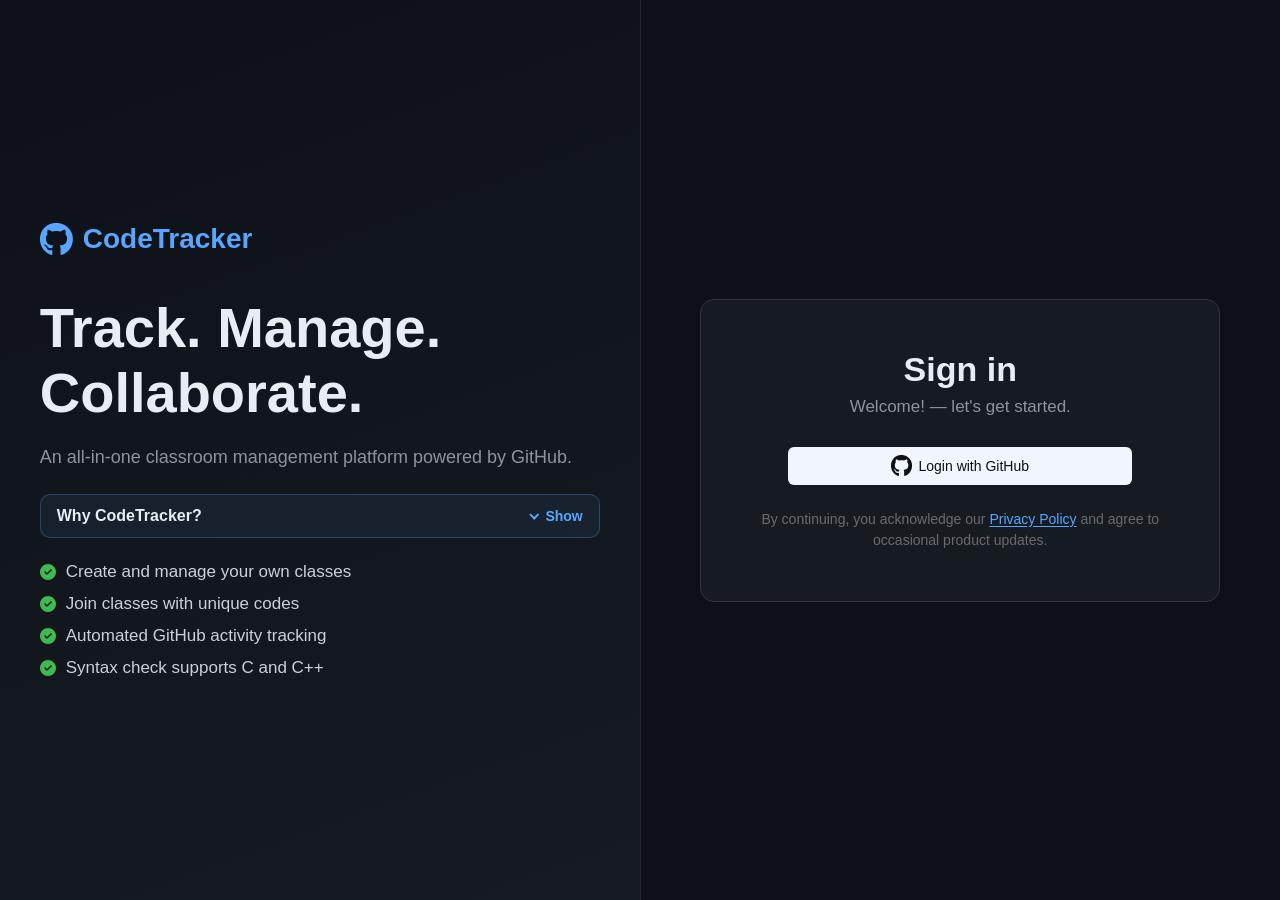
==== commit 59412bf4: "6th" ====
--- a/index.html
+++ b/index.html
@@ -39,7 +39,7 @@
           <li><i class="fa-solid fa-circle-check"></i> Create and manage your own classes</li>
           <li><i class="fa-solid fa-circle-check"></i> Join classes with unique codes</li>
           <li><i class="fa-solid fa-circle-check"></i> Automated GitHub activity tracking</li>
-          <li><i class="fa-solid fa-circle-check"></i> Syntax checking currently supports C and C++ for compile error checking</li>
+          <li><i class="fa-solid fa-circle-check"></i> Syntax check supports C and C++</li>
         </ul>
       </div>
     </div>
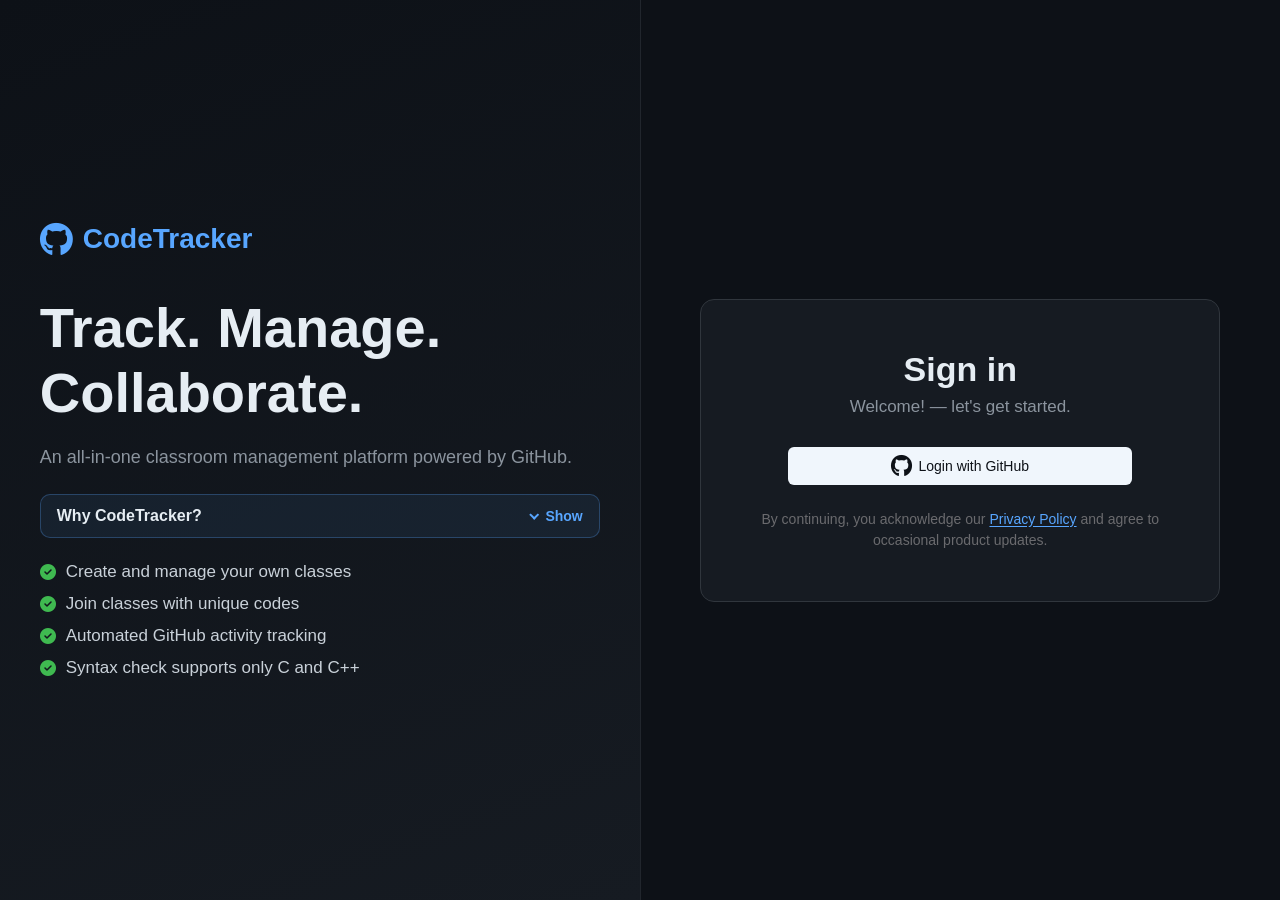
==== commit 7a96be6e: "refactor: rename to syntax check supports only to c and c++" ====
--- a/index.html
+++ b/index.html
@@ -39,7 +39,7 @@
           <li><i class="fa-solid fa-circle-check"></i> Create and manage your own classes</li>
           <li><i class="fa-solid fa-circle-check"></i> Join classes with unique codes</li>
           <li><i class="fa-solid fa-circle-check"></i> Automated GitHub activity tracking</li>
-          <li><i class="fa-solid fa-circle-check"></i> Syntax check supports C and C++</li>
+          <li><i class="fa-solid fa-circle-check"></i> Syntax check supports only C and C++</li>
         </ul>
       </div>
     </div>
--- a/frontend/css/style.css
+++ b/frontend/css/style.css
@@ -7,6 +7,17 @@
 }
 /* ── Reset & Base ────────────────────────────────────────────────── */
 *, *::before, *::after { box-sizing: border-box; margin: 0; padding: 0; }
+
+/* Disable drag/highlight text selection across the app */
+* {
+  -webkit-user-select: none;
+  user-select: none;
+}
+
+input, textarea, select, [contenteditable="true"] {
+  -webkit-user-select: text;
+  user-select: text;
+}
 
 body {
   font-family: -apple-system, BlinkMacSystemFont, 'Segoe UI', Roboto, Oxygen, Ubuntu, Cantarell, sans-serif;
@@ -431,4 +442,4 @@
         padding-left: max(28px, env(safe-area-inset-left));
         padding-right: max(28px, env(safe-area-inset-right));
     }
-}+}
